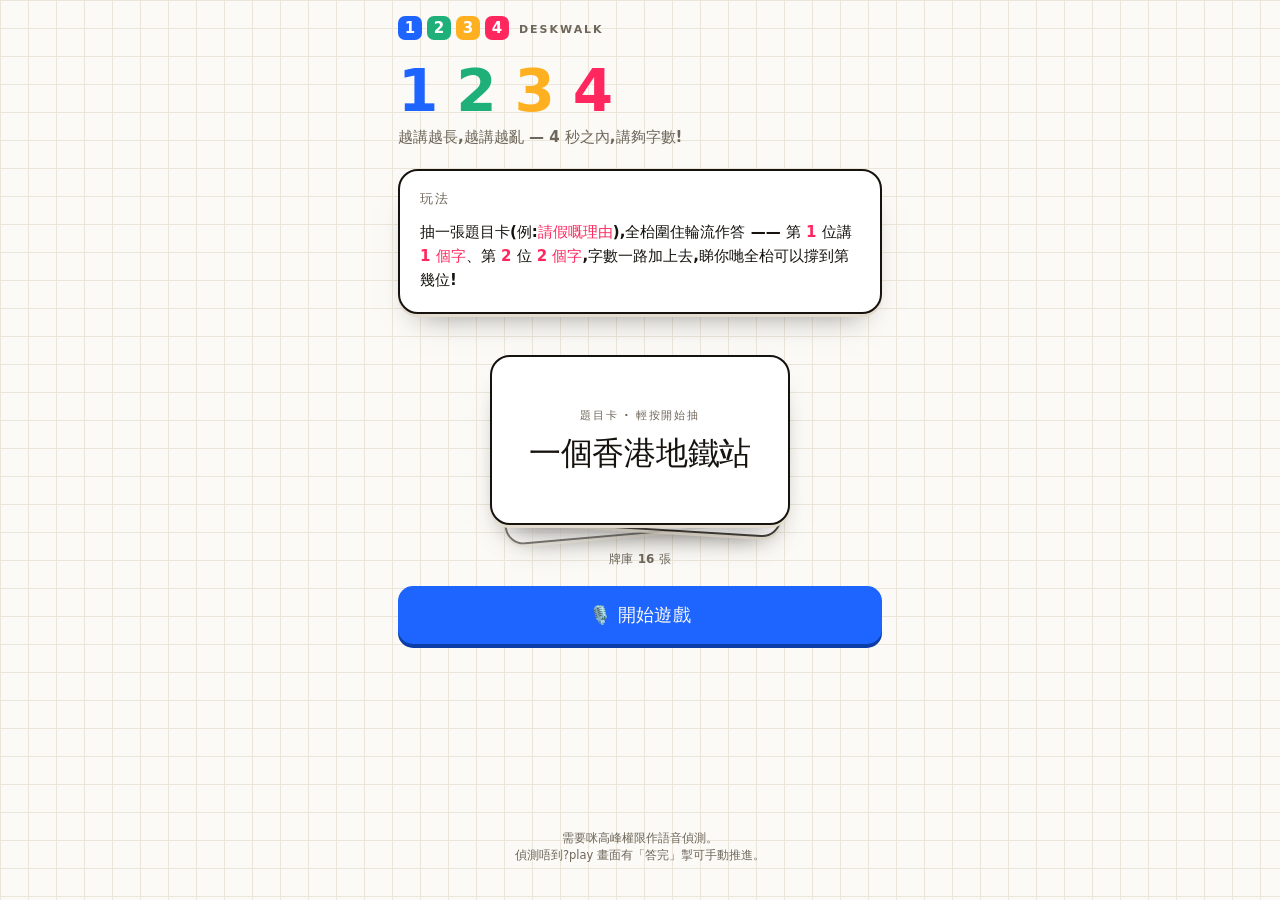
==== 1234.html @ cde236c9 "Add 1234 voice party prototype, drop stale roastking.md - New 1234.html: draw a topic, players answe" ====
<!DOCTYPE html>
<html lang="zh-Hant">
<head>
<meta charset="UTF-8">
<meta name="viewport" content="width=device-width, initial-scale=1.0, viewport-fit=cover">
<title>1234</title>
<style>
  :root{
    --paper:#FBFAF6; --grid:#ECE6DA; --ink:#16130F; --ink-soft:#6F665B;
    --a1:#1E64FF; --a2:#1FB07A; --a3:#FFB020; --a4:#FF275E;
    --good:#1FB07A; --bad:#FF275E; --hl:#FFE24D;
    --card:#FFFFFF; --line:#E4DCCE; --radius:20px;
    --shadow:0 3px 0 var(--line), 0 18px 30px -20px rgba(22,19,15,.55);
    font-synthesis-weight:none;
  }
  *{box-sizing:border-box;-webkit-tap-highlight-color:transparent;}
  html,body{margin:0;height:100%;}
  body{
    background:var(--paper);
    background-image:linear-gradient(var(--grid) 1px,transparent 1px),linear-gradient(90deg,var(--grid) 1px,transparent 1px);
    background-size:28px 28px;
    color:var(--ink);
    font-family:"PingFang HK","PingFang TC","Noto Sans HK","Noto Sans TC","Microsoft JhengHei","Heiti TC",system-ui,-apple-system,sans-serif;
    -webkit-font-smoothing:antialiased; line-height:1.5;
  }
  #app{max-width:520px;margin:0 auto;min-height:100%;display:flex;flex-direction:column;
    padding:max(16px,env(safe-area-inset-top)) 18px max(24px,env(safe-area-inset-bottom));}
  button{font-family:inherit;cursor:pointer;border:none;background:none;color:inherit;}
  button:focus-visible{outline:3px solid var(--a1);outline-offset:2px;}
  .brand{display:flex;align-items:baseline;gap:10px;margin-bottom:18px;}
  .brand .nums{display:flex;gap:5px;}
  .brand .nums b{font-size:15px;font-weight:900;width:24px;height:24px;border-radius:7px;display:grid;place-items:center;color:#fff;}
  .brand .nums b:nth-child(1){background:var(--a1);}
  .brand .nums b:nth-child(2){background:var(--a2);}
  .brand .nums b:nth-child(3){background:var(--a3);}
  .brand .nums b:nth-child(4){background:var(--a4);}
  .brand span{font-size:11px;letter-spacing:.18em;color:var(--ink-soft);font-weight:700;}

  .btn{display:flex;align-items:center;justify-content:center;gap:8px;width:100%;font-weight:900;
    font-size:18px;letter-spacing:.02em;padding:17px;border-radius:15px;background:var(--ink);color:var(--paper);
    box-shadow:0 4px 0 #000;transition:transform .06s,box-shadow .06s;}
  .btn:active{transform:translateY(3px);box-shadow:0 1px 0 #000;}
  .btn--go{background:var(--a1);box-shadow:0 4px 0 #0c3da6;}
  .btn--go:active{box-shadow:0 1px 0 #0c3da6;}
  .btn--ghost{background:transparent;color:var(--ink);border:2px solid var(--ink);box-shadow:none;font-size:15px;padding:13px;}
  .btn--ghost:active{transform:translateY(2px);}
  .muted{color:var(--ink-soft);font-size:13px;}

  /* ---------- intro ---------- */
  .hero{font-size:clamp(38px,12vw,58px);font-weight:900;letter-spacing:-.02em;line-height:1;margin:4px 0 6px;}
  .hero em{font-style:normal;}
  .hero em:nth-child(1){color:var(--a1);} .hero em:nth-child(2){color:var(--a2);}
  .hero em:nth-child(3){color:var(--a3);} .hero em:nth-child(4){color:var(--a4);}
  .tagline{font-size:15px;font-weight:700;color:var(--ink-soft);margin:0 0 20px;}

  .rules{background:var(--card);border:2px solid var(--ink);border-radius:var(--radius);box-shadow:var(--shadow);
    padding:18px 20px 20px;margin-bottom:20px;}
  .rules h3{margin:0 0 12px;font-size:13px;letter-spacing:.14em;color:var(--ink-soft);font-weight:800;}
  .rules-p{margin:0;font-size:15px;font-weight:600;line-height:1.6;}
  .rules ol{margin:0;padding:0;list-style:none;counter-reset:r;display:flex;flex-direction:column;gap:11px;}
  .rules li{counter-increment:r;display:flex;gap:12px;font-size:14.5px;font-weight:600;line-height:1.45;}
  .rules li::before{content:counter(r);flex:none;width:24px;height:24px;border-radius:8px;background:var(--ink);
    color:var(--paper);font-weight:900;font-size:13px;display:grid;place-items:center;margin-top:1px;}
  .rules b{color:var(--a4);}

  /* ---------- deck ---------- */
  .deckwrap{position:relative;height:200px;margin:6px 0 22px;display:grid;place-items:center;}
  .dcard{position:absolute;width:min(300px,80vw);height:170px;background:var(--card);border:2px solid var(--ink);
    border-radius:var(--radius);box-shadow:var(--shadow);display:grid;place-items:center;text-align:center;padding:18px;}
  .dcard.b3{transform:translateY(14px) rotate(-5deg) scale(.94);opacity:.55;}
  .dcard.b2{transform:translateY(7px) rotate(3.5deg) scale(.97);opacity:.8;}
  .dcard.top .klabel{font-size:11px;font-weight:800;letter-spacing:.16em;color:var(--ink-soft);margin-bottom:10px;}
  .dcard.top .ktopic{font-size:clamp(24px,7vw,32px);font-weight:900;letter-spacing:-.01em;line-height:1.2;}
  .dcard .deckface{font-size:46px;font-weight:900;letter-spacing:4px;color:var(--line);}
  .deckcount{text-align:center;font-size:12px;color:var(--ink-soft);font-weight:700;margin:-12px 0 18px;}

  /* ---------- play ---------- */
  .topbar{display:flex;align-items:center;justify-content:space-between;gap:10px;margin-bottom:18px;}
  .topicpill{background:var(--ink);color:var(--paper);border-radius:30px;padding:9px 16px;font-weight:900;
    font-size:15px;max-width:78%;overflow:hidden;text-overflow:ellipsis;white-space:nowrap;}
  .topicpill span{font-size:10px;letter-spacing:.14em;opacity:.7;display:block;font-weight:800;}
  .xbtn{flex:none;width:38px;height:38px;border-radius:11px;border:2px solid var(--line);background:var(--card);
    font-weight:900;font-size:17px;color:var(--ink-soft);display:grid;place-items:center;}

  .stage{flex:1;display:flex;flex-direction:column;align-items:center;justify-content:center;gap:6px;text-align:center;}
  .turnlabel{font-size:14px;font-weight:800;letter-spacing:.1em;color:var(--ink-soft);}
  .turnlabel b{color:var(--ink);}
  .wordbig{font-size:clamp(56px,20vw,104px);font-weight:900;line-height:.95;letter-spacing:-.03em;}
  .wordbig small{font-size:.32em;font-weight:800;letter-spacing:0;vertical-align:.45em;margin-left:2px;color:var(--ink-soft);}

  .ringwrap{position:relative;width:min(230px,62vw);aspect-ratio:1;margin:14px 0 4px;}
  .ringwrap svg{width:100%;height:100%;transform:rotate(-90deg);}
  .ringwrap .track{fill:none;stroke:var(--line);stroke-width:14;}
  .ringwrap .prog{fill:none;stroke:var(--a1);stroke-width:14;stroke-linecap:round;transition:stroke .15s;}
  .ringtext{position:absolute;inset:0;display:flex;flex-direction:column;align-items:center;justify-content:center;}
  .ringtext .sec{font-size:clamp(46px,14vw,72px);font-weight:900;line-height:1;font-variant-numeric:tabular-nums;}
  .ringtext .status{font-size:13.5px;font-weight:800;color:var(--ink-soft);margin-top:6px;display:flex;align-items:center;gap:7px;}
  .dot{width:9px;height:9px;border-radius:50%;background:var(--bad);}
  .dot.live{background:var(--good);animation:pulse 1s infinite;}
  @keyframes pulse{0%,100%{transform:scale(1);opacity:1}50%{transform:scale(1.5);opacity:.5}}

  .pips{display:flex;gap:9px;margin:8px 0 2px;}
  .pips i{width:11px;height:11px;border-radius:50%;background:var(--line);transition:background .15s,transform .15s;}
  .pips i.on{background:var(--a3);}
  .pips i.spent{background:var(--bad);transform:scale(1.25);}

  .listenbar{height:9px;width:min(230px,62vw);background:var(--card);border:2px solid var(--line);border-radius:20px;
    overflow:hidden;margin-top:4px;}
  .listenbar i{display:block;height:100%;width:0;background:var(--good);border-radius:20px;transition:width .07s linear;}

  .playfoot{display:flex;flex-direction:column;gap:10px;margin-top:18px;}
  .flash{position:fixed;inset:0;pointer-events:none;opacity:0;transition:opacity .12s;}
  .flash.good{background:radial-gradient(circle,rgba(31,176,122,.35),transparent 70%);}
  .flash.bad{background:radial-gradient(circle,rgba(255,39,94,.4),transparent 70%);}

  /* ---------- result ---------- */
  .result{flex:1;display:flex;flex-direction:column;align-items:center;justify-content:center;text-align:center;gap:8px;}
  .result .emo{font-size:60px;}
  .result .rt{font-size:26px;font-weight:900;}
  .result .score{font-size:clamp(64px,22vw,120px);font-weight:900;line-height:1;color:var(--a4);letter-spacing:-.03em;}
  .result .score small{font-size:.26em;color:var(--ink-soft);font-weight:800;display:block;letter-spacing:.1em;}
  .result .sub{font-size:14px;color:var(--ink-soft);font-weight:700;max-width:300px;}

  .hide{display:none !important;}
  .foot-note{text-align:center;color:var(--ink-soft);font-size:11.5px;margin-top:auto;padding-top:18px;line-height:1.5;}
  @media (prefers-reduced-motion: reduce){*{animation:none !important;transition:none !important;}}
</style>
</head>
<body>
<div id="app"></div>
<div class="flash" id="flash"></div>

<script>
"use strict";

/* ============ 題目庫 ============ */
const TOPICS = [
  "請假嘅理由", "分手嘅藉口", "遲到嘅原因", "拒絕飯局嘅藉口",
  "香港茶餐廳食物", "一個香港地鐵站", "形容你前度", "老闆講過嘅廢話",
  "戀愛大忌", "減肥失敗嘅原因", "屋企人嘅嘮叨", "你最怕嘅嘢",
  "一種香港小食", "扮病嘅症狀", "週末做嘅嘢", "一句分手對白",
];

/* ============ 狀態 ============ */
const App = {
  screen: "intro",
  deck: [],
  topic: "",
  player: 1,        // 第幾位 = 要講幾個字
  running: false,
  audio: null,      // AudioContext
  analyser: null,
  micStream: null,
  micOK: false,
};

const root = document.getElementById("app");
const flash = document.getElementById("flash");

/* ============ 音效 (WebAudio) ============ */
function ensureAudio(){
  if(!App.audio){
    App.audio = new (window.AudioContext||window.webkitAudioContext)();
  }
  if(App.audio.state === "suspended") App.audio.resume();
  return App.audio;
}
function beep(freq, dur, type="sine", gain=0.25){
  const ac = ensureAudio();
  const o = ac.createOscillator(), g = ac.createGain();
  o.type = type; o.frequency.value = freq;
  g.gain.setValueAtTime(0, ac.currentTime);
  g.gain.linearRampToValueAtTime(gain, ac.currentTime+0.012);
  g.gain.exponentialRampToValueAtTime(0.0001, ac.currentTime+dur);
  o.connect(g).connect(ac.destination);
  o.start(); o.stop(ac.currentTime+dur+0.02);
  guardMic(dur*1000 + 90);
}
// 每秒提示音:越接近超時越高音、越急
function sndTick(n){ // n = 已用秒數 1..3
  const f = [0,520,640,820][n] || 520;
  beep(f, 0.10, "square", 0.18);
}
// 成功:兩粒上行叮叮
function sndGood(){
  beep(740, 0.10, "sine", 0.28);
  setTimeout(()=>beep(1108, 0.16, "sine", 0.28), 95);
}
// 失敗:低沉長 buzz(第4秒專用)
function sndFail(){
  beep(160, 0.45, "sawtooth", 0.3);
  setTimeout(()=>beep(110, 0.5, "sawtooth", 0.28), 70);
}
function sndStart(){ beep(440, 0.08, "sine", 0.16); }

function flashFx(kind){
  flash.className = "flash " + kind;
  flash.style.opacity = "1";
  setTimeout(()=>flash.style.opacity="0", 160);
}

/* ============ 語音偵測 (VAD) ============ */
let _vadGuardUntil = 0;
function guardMic(ms){ _vadGuardUntil = Math.max(_vadGuardUntil, performance.now()+ms); }

async function initMic(){
  try{
    const stream = await navigator.mediaDevices.getUserMedia({audio:{echoCancellation:true,noiseSuppression:true}});
    App.micStream = stream;
    const ac = ensureAudio();
    const src = ac.createMediaStreamSource(stream);
    const an = ac.createAnalyser();
    an.fftSize = 1024;
    an.smoothingTimeConstant = 0.4;
    src.connect(an);
    App.analyser = an;
    App.micOK = true;
    return true;
  }catch(e){
    App.micOK = false;
    return false;
  }
}
function micRMS(){
  const an = App.analyser;
  if(!an) return 0;
  const buf = new Uint8Array(an.fftSize);
  an.getByteTimeDomainData(buf);
  let s=0;
  for(let i=0;i<buf.length;i++){ const x=(buf[i]-128)/128; s+=x*x; }
  return Math.sqrt(s/buf.length);
}

/* ============ 回合計時 + 偵測迴圈 ============ */
const TURN_MS = 4000;          // 每位 4 秒
const VOICE_THR = 0.028;       // 講嘢音量門檻(越細越敏感)
const NEED_VOICE_MS = 130;     // 要講夠咁耐先當「有講」
const END_SILENCE_MS = 320;    // 講完後靜咁耐 = 「講完」

let turnState = null;
function startTurn(){
  App.running = true;
  sndStart();
  turnState = {
    t0: performance.now(),
    voiceMs: 0,
    silenceMs: 0,
    spoke: false,
    lastFrame: performance.now(),
    ticksDone: 0,
    finished: false,
    level: 0,        // 0..1 平滑音量 (畀條 bar 用)
  };
  requestAnimationFrame(loop);
}

function loop(now){
  if(!App.running || !turnState) return;
  const ts = turnState;
  const dt = now - ts.lastFrame; ts.lastFrame = now;
  const elapsed = now - ts.t0;
  const remain = Math.max(0, TURN_MS - elapsed);

  /* --- 每秒提示音 --- */
  const sec = Math.floor(elapsed/1000);
  if(sec > ts.ticksDone && sec >= 1 && sec <= 3){
    ts.ticksDone = sec;
    sndTick(sec);
  }

  /* --- 語音偵測 --- */
  let level = 0;
  if(App.micOK && now > _vadGuardUntil){
    const r = micRMS();
    level = Math.min(1, r/0.18);
    if(r > VOICE_THR){
      ts.voiceMs += dt; ts.silenceMs = 0;
      if(ts.voiceMs > NEED_VOICE_MS) ts.spoke = true;
    }else{
      if(ts.spoke) ts.silenceMs += dt;
    }
    // 講完(有講過 + 靜咗一陣)→ 成功
    if(ts.spoke && ts.silenceMs > END_SILENCE_MS){
      return success();
    }
  }
  ts.level = ts.level*0.7 + level*0.3;

  /* --- 更新畫面 --- */
  renderRing(remain, elapsed, ts.level, ts.spoke);

  /* --- 超時 = 失敗(第 4 秒) --- */
  if(remain <= 0){
    return fail();
  }
  requestAnimationFrame(loop);
}

function success(){
  if(!turnState || turnState.finished) return;
  turnState.finished = true;
  App.running = false;
  sndGood();
  flashFx("good");
  App.player += 1;
  setTimeout(()=>{ startTurn(); render(); }, 480);
  render();
}
function fail(){
  if(!turnState) return;
  App.running = false;
  turnState.finished = true;
  sndFail();
  flashFx("bad");
  App.screen = "result";
  render();
}
function quitToDeck(){
  App.running = false; turnState = null;
  App.screen = "intro";
  render();
}

/* ============ 牌庫 ============ */
function shuffleDeck(){
  App.deck = [...TOPICS].sort(()=>Math.random()-0.5);
}
function drawTopic(){
  if(App.deck.length===0) shuffleDeck();
  App.topic = App.deck.shift();
}

/* ============ 開始遊戲 ============ */
async function beginGame(){
  ensureAudio();
  if(!App.micOK){ await initMic(); }
  drawTopic();
  App.player = 1;
  App.screen = "play";
  render();
  startTurn();
}

/* ============ Render ============ */
function render(){
  if(App.screen === "intro") root.innerHTML = viewIntro();
  else if(App.screen === "play") root.innerHTML = viewPlay();
  else if(App.screen === "result") root.innerHTML = viewResult();
  bind();
}

function viewIntro(){
  if(App.deck.length===0) shuffleDeck();
  const peek = App.deck[0];
  return `
  <div class="brand">
    <div class="nums"><b>1</b><b>2</b><b>3</b><b>4</b></div>
    <span>DESKWALK</span>
  </div>

  <h1 class="hero"><em>1</em> <em>2</em> <em>3</em> <em>4</em></h1>
  <p class="tagline">越講越長,越講越亂 — 4 秒之內,講夠字數!</p>

  <div class="rules">
    <h3>玩法</h3>
    <p class="rules-p">抽一張題目卡(例:<b>請假嘅理由</b>),全枱圍住輪流作答 —— 第 <b>1</b> 位講 <b>1 個字</b>、第 <b>2</b> 位 <b>2 個字</b>,字數一路加上去,睇你哋全枱可以撐到第幾位!</p>
  </div>

  <div class="deckwrap">
    <div class="dcard b3"></div>
    <div class="dcard b2"></div>
    <div class="dcard top">
      <div>
        <div class="klabel">題目卡 · 輕按開始抽</div>
        <div class="ktopic">${peek}</div>
      </div>
    </div>
  </div>
  <div class="deckcount">牌庫 ${App.deck.length} 張</div>

  <button class="btn btn--go" id="start">🎙️ 開始遊戲</button>
  <p class="foot-note">需要咪高峰權限作語音偵測。<br>偵測唔到?play 畫面有「答完」掣可手動推進。</p>
  `;
}

function viewPlay(){
  const p = App.player;
  return `
  <div class="topbar">
    <div class="topicpill"><span>而家玩緊</span>${App.topic}</div>
    <button class="xbtn" id="quit">✕</button>
  </div>

  <div class="stage">
    <div class="turnlabel">第 <b>${p}</b> 位作答</div>
    <div class="wordbig">${p}<small>個字</small></div>

    <div class="ringwrap">
      <svg viewBox="0 0 120 120">
        <circle class="track" cx="60" cy="60" r="52"></circle>
        <circle class="prog" id="prog" cx="60" cy="60" r="52"
          stroke-dasharray="${2*Math.PI*52}" stroke-dashoffset="0"></circle>
      </svg>
      <div class="ringtext">
        <div class="sec" id="sec">4</div>
        <div class="status"><span class="dot ${App.micOK?'live':''}" id="dot"></span><span id="stat">${App.micOK?'聽緊你講…':'冇咪 · 手動模式'}</span></div>
      </div>
    </div>

    <div class="pips" id="pips">
      <i></i><i></i><i></i><i></i>
    </div>
    <div class="listenbar"><i id="lvl"></i></div>
  </div>

  <div class="playfoot">
    <button class="btn btn--go" id="done">✓ 答完(手動)</button>
  </div>
  `;
}

function viewResult(){
  const got = App.player - 1; // 成功嘅位數
  const msg = got===0 ? "第一位就 GG,唔好咁緊張!"
            : got<3 ? "熱身啫,翻去再試過!"
            : got<6 ? "幾掂吖,差少少破紀錄!"
            : "勁!全枱腦霧都頂得住!";
  return `
  <div class="brand">
    <div class="nums"><b>1</b><b>2</b><b>3</b><b>4</b></div>
    <span>遊戲結束</span>
  </div>
  <div class="result">
    <div class="emo">${got<3?'💥':'🏆'}</div>
    <div class="rt">出局喇!</div>
    <div class="score">${got}<small>成功撐過嘅位數</small></div>
    <div class="muted">題目:${App.topic}</div>
    <div class="sub">${msg}</div>
  </div>
  <div class="playfoot">
    <button class="btn btn--go" id="again">↻ 同一題再嚟</button>
    <button class="btn btn--ghost" id="newtopic">換一題</button>
    <button class="btn btn--ghost" id="home">返主頁</button>
  </div>
  `;
}

/* ---- 即時更新 ring(唔重 render 成個畫面) ---- */
const RING_C = 2*Math.PI*52;
function renderRing(remain, elapsed, level, spoke){
  const prog = document.getElementById("prog");
  const secEl = document.getElementById("sec");
  const lvl = document.getElementById("lvl");
  const stat = document.getElementById("stat");
  const dot = document.getElementById("dot");
  if(!prog) return;
  const frac = remain / TURN_MS;        // 1 → 0
  prog.style.strokeDashoffset = String(RING_C * (1-frac));
  // 顏色隨時間轉急
  const sec = Math.ceil(remain/1000);
  const col = sec>=4?'var(--a1)':sec===3?'var(--a2)':sec===2?'var(--a3)':'var(--a4)';
  prog.style.stroke = col;
  secEl.textContent = String(Math.max(1, sec));
  secEl.style.color = col;
  if(lvl) lvl.style.width = Math.round(Math.min(1,level)*100) + "%";
  if(stat && App.micOK) stat.textContent = spoke ? "聽到喇,講完即過…" : "聽緊你講…";
  if(dot && spoke) dot.classList.add("live");

  // pips:已用秒數變紅
  const pips = document.querySelectorAll("#pips i");
  const used = Math.floor(elapsed/1000);
  pips.forEach((el,i)=>{
    el.classList.toggle("spent", i < used);
    el.classList.toggle("on", i === used && i<4);
  });
}

/* ============ 綁定事件 ============ */
function bind(){
  const $ = id => document.getElementById(id);
  if($("start")) $("start").onclick = beginGame;
  if($("quit")) $("quit").onclick = quitToDeck;
  if($("done")) $("done").onclick = ()=>{ if(App.running) success(); };
  if($("again")) $("again").onclick = ()=>{ App.player=1; App.screen="play"; render(); startTurn(); };
  if($("newtopic")) $("newtopic").onclick = ()=>{ drawTopic(); App.player=1; App.screen="play"; render(); startTurn(); };
  if($("home")) $("home").onclick = quitToDeck;
}

render();
</script>
</body>
</html>
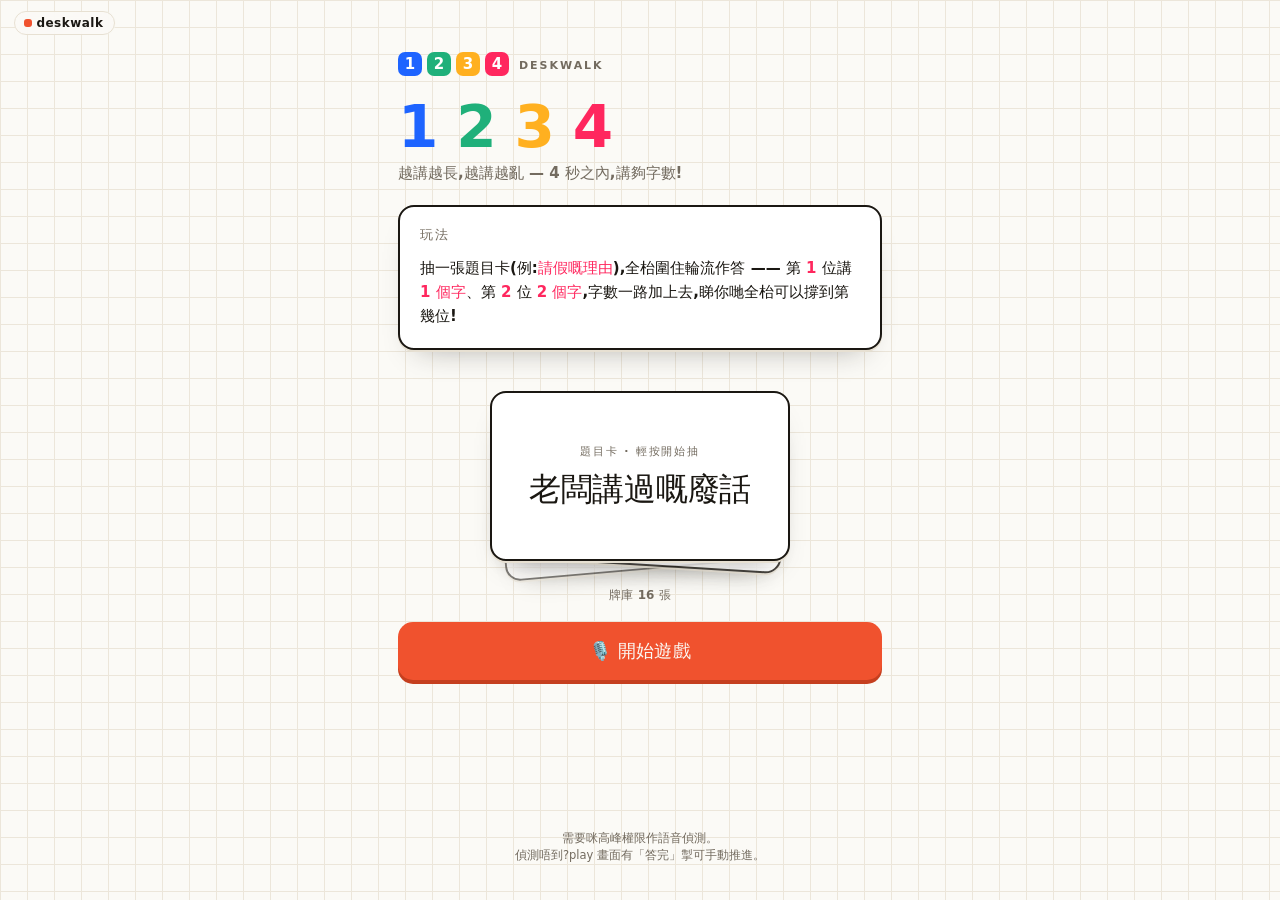
==== commit 69c5c28c: "Unify all prototypes under one deskwalk brand system Create a single, lightweight visual identity so" ====
--- a/1234.html
+++ b/1234.html
@@ -3,30 +3,19 @@
 <head>
 <meta charset="UTF-8">
 <meta name="viewport" content="width=device-width, initial-scale=1.0, viewport-fit=cover">
-<title>1234</title>
+<title>1234 · deskwalk</title>
+<link rel="stylesheet" href="brand.css" />
 <style>
   :root{
-    --paper:#FBFAF6; --grid:#ECE6DA; --ink:#16130F; --ink-soft:#6F665B;
+    /* per-game palette: the four number tiles */
     --a1:#1E64FF; --a2:#1FB07A; --a3:#FFB020; --a4:#FF275E;
-    --good:#1FB07A; --bad:#FF275E; --hl:#FFE24D;
-    --card:#FFFFFF; --line:#E4DCCE; --radius:20px;
-    --shadow:0 3px 0 var(--line), 0 18px 30px -20px rgba(22,19,15,.55);
-    font-synthesis-weight:none;
-  }
-  *{box-sizing:border-box;-webkit-tap-highlight-color:transparent;}
-  html,body{margin:0;height:100%;}
-  body{
-    background:var(--paper);
-    background-image:linear-gradient(var(--grid) 1px,transparent 1px),linear-gradient(90deg,var(--grid) 1px,transparent 1px);
-    background-size:28px 28px;
-    color:var(--ink);
-    font-family:"PingFang HK","PingFang TC","Noto Sans HK","Noto Sans TC","Microsoft JhengHei","Heiti TC",system-ui,-apple-system,sans-serif;
-    -webkit-font-smoothing:antialiased; line-height:1.5;
-  }
+  }
+  html,body{height:100%;}
+  body{ -webkit-font-smoothing:antialiased; line-height:1.5; }
   #app{max-width:520px;margin:0 auto;min-height:100%;display:flex;flex-direction:column;
-    padding:max(16px,env(safe-area-inset-top)) 18px max(24px,env(safe-area-inset-bottom));}
-  button{font-family:inherit;cursor:pointer;border:none;background:none;color:inherit;}
-  button:focus-visible{outline:3px solid var(--a1);outline-offset:2px;}
+    padding:max(52px,calc(env(safe-area-inset-top) + 40px)) 18px max(24px,env(safe-area-inset-bottom));}
+  button{border:none;background:none;color:inherit;}
+  button:focus-visible{outline:3px solid var(--accent);outline-offset:2px;}
   .brand{display:flex;align-items:baseline;gap:10px;margin-bottom:18px;}
   .brand .nums{display:flex;gap:5px;}
   .brand .nums b{font-size:15px;font-weight:900;width:24px;height:24px;border-radius:7px;display:grid;place-items:center;color:#fff;}
@@ -40,8 +29,8 @@
     font-size:18px;letter-spacing:.02em;padding:17px;border-radius:15px;background:var(--ink);color:var(--paper);
     box-shadow:0 4px 0 #000;transition:transform .06s,box-shadow .06s;}
   .btn:active{transform:translateY(3px);box-shadow:0 1px 0 #000;}
-  .btn--go{background:var(--a1);box-shadow:0 4px 0 #0c3da6;}
-  .btn--go:active{box-shadow:0 1px 0 #0c3da6;}
+  .btn--go{background:var(--accent);box-shadow:var(--shadow-pop);}
+  .btn--go:active{box-shadow:0 1px 0 var(--accent-deep);}
   .btn--ghost{background:transparent;color:var(--ink);border:2px solid var(--ink);box-shadow:none;font-size:15px;padding:13px;}
   .btn--ghost:active{transform:translateY(2px);}
   .muted{color:var(--ink-soft);font-size:13px;}
@@ -127,6 +116,7 @@
 </style>
 </head>
 <body>
+<a class="dw-mark" href="index.html">deskwalk</a>
 <div id="app"></div>
 <div class="flash" id="flash"></div>
 
--- a/brand.css
+++ b/brand.css
@@ -0,0 +1,97 @@
+/* ============================================================
+   deskwalk — brand system
+   桌遊原型系列共用設計基底。所有原型 import 此檔取得一致的
+   紙感底色、墨色字、單一品牌色與基本元件樣式。
+   設計語言：暖紙格底 + 墨線白卡 + 單一暖橘品牌色。輕、簡、夠玩味。
+   ============================================================ */
+
+:root {
+  /* ---- paper & ink ---- */
+  --paper: #FBFAF6;   /* warm off-white desk surface */
+  --grid: #ECE6DA;    /* faint graph-paper line */
+  --card: #FFFFFF;    /* card / surface face */
+  --ink: #1A1712;     /* warm near-black text */
+  --ink-soft: #736B5F;/* secondary text */
+  --line: #E7E0D2;    /* hairline / soft border */
+
+  /* ---- single brand accent ---- */
+  --accent: #F0522E;       /* deskwalk vermilion */
+  --accent-deep: #C53F1F;  /* pressed / button base shadow */
+  --accent-soft: #FCEBE2;  /* tint fill */
+
+  /* ---- shared status colors ---- */
+  --good: #1F9D6B;
+  --bad: #E23A57;
+  --hl: #FFE15A;
+
+  /* ---- shape & depth ---- */
+  --radius: 16px;
+  --radius-sm: 11px;
+  --pill: 999px;
+  --shadow: 0 2px 0 var(--line), 0 16px 30px -20px rgba(26, 23, 18, 0.42);
+  --shadow-pop: 0 4px 0 var(--accent-deep);
+
+  /* ---- type ---- */
+  --sans: "Helvetica Neue", -apple-system, BlinkMacSystemFont, "PingFang HK",
+    "PingFang TC", "Noto Sans HK", "Noto Sans TC", "Microsoft JhengHei",
+    "Heiti TC", system-ui, sans-serif;
+
+  font-synthesis-weight: none;
+}
+
+* { box-sizing: border-box; }
+
+html, body { min-height: 100%; }
+
+body {
+  margin: 0;
+  background-color: var(--paper);
+  background-image:
+    linear-gradient(var(--grid) 1px, transparent 1px),
+    linear-gradient(90deg, var(--grid) 1px, transparent 1px);
+  background-size: 27px 27px;
+  color: var(--ink);
+  font-family: var(--sans);
+  font-size: 16px;
+  line-height: 1.6;
+  -webkit-tap-highlight-color: transparent;
+  -webkit-text-size-adjust: 100%;
+  text-size-adjust: 100%;
+}
+
+button { font-family: inherit; cursor: pointer; }
+
+/* ------------------------------------------------------------
+   deskwalk series mark — small wordmark in the corner of every
+   prototype, linking home. Establishes "part of the series".
+   ------------------------------------------------------------ */
+.dw-mark {
+  position: fixed;
+  top: max(0.7rem, env(safe-area-inset-top));
+  left: max(0.85rem, env(safe-area-inset-left));
+  z-index: 90;
+  display: inline-flex;
+  align-items: center;
+  gap: 0.4em;
+  padding: 5px 11px 5px 9px;
+  border: 1.5px solid var(--line);
+  border-radius: var(--pill);
+  background: color-mix(in srgb, var(--paper) 86%, transparent);
+  backdrop-filter: blur(6px);
+  -webkit-backdrop-filter: blur(6px);
+  color: var(--ink);
+  font-size: 12px;
+  font-weight: 800;
+  letter-spacing: 0.04em;
+  text-decoration: none;
+  line-height: 1;
+  transition: border-color 0.18s, color 0.18s;
+}
+.dw-mark::before {
+  content: "";
+  width: 8px;
+  height: 8px;
+  border-radius: 3px;
+  background: var(--accent);
+}
+.dw-mark:hover { border-color: var(--accent); color: var(--accent); }
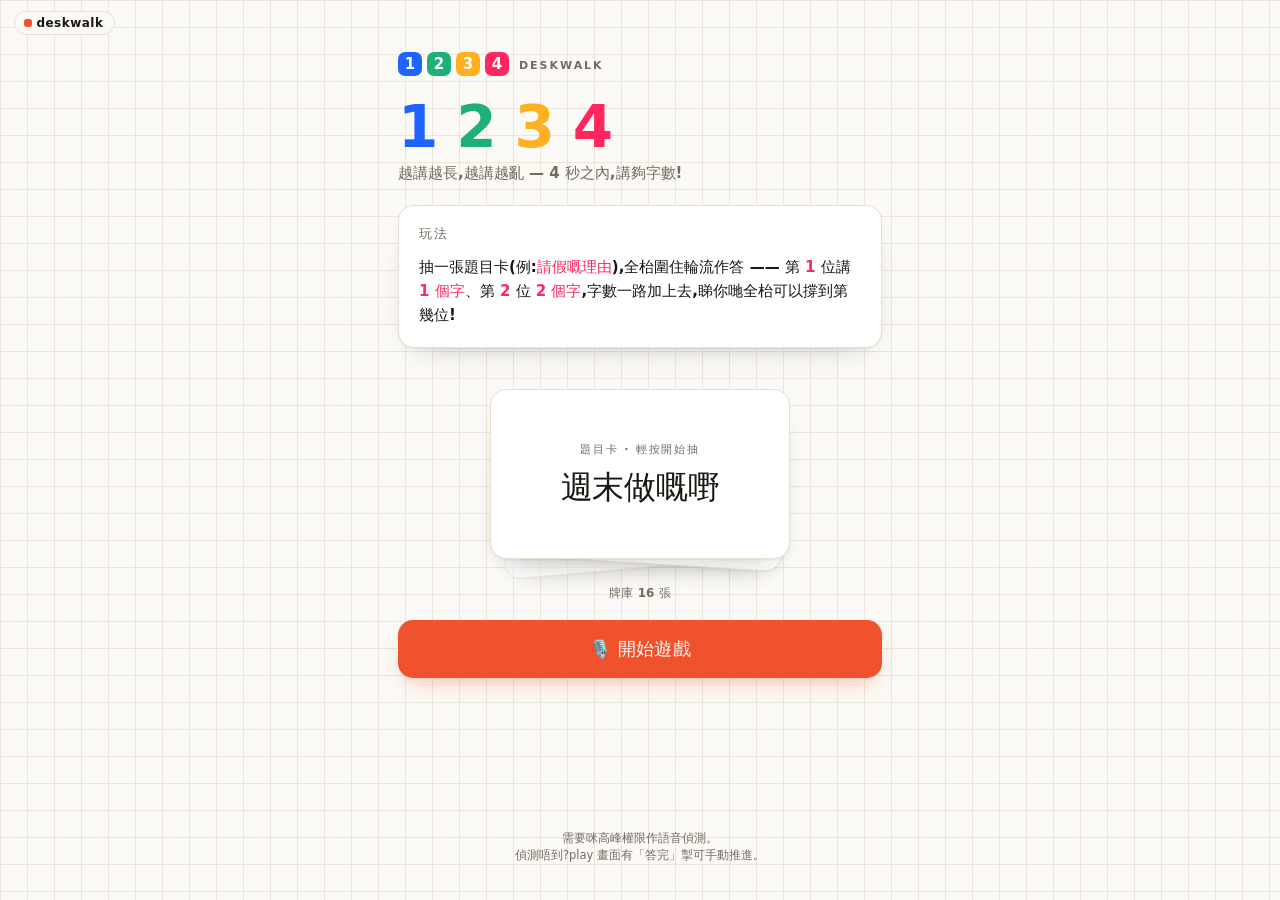
==== commit d2145fa9: "Drop bold strokes for a lighter, softer look Per feedback ("don't like the stroke"), retire the neo-" ====
--- a/1234.html
+++ b/1234.html
@@ -27,11 +27,11 @@
 
   .btn{display:flex;align-items:center;justify-content:center;gap:8px;width:100%;font-weight:900;
     font-size:18px;letter-spacing:.02em;padding:17px;border-radius:15px;background:var(--ink);color:var(--paper);
-    box-shadow:0 4px 0 #000;transition:transform .06s,box-shadow .06s;}
-  .btn:active{transform:translateY(3px);box-shadow:0 1px 0 #000;}
+    box-shadow:0 8px 18px -8px rgba(26,23,18,.32);transition:transform .06s,box-shadow .06s;}
+  .btn:active{transform:translateY(3px);box-shadow:0 4px 10px -6px rgba(26,23,18,.3);}
   .btn--go{background:var(--accent);box-shadow:var(--shadow-pop);}
-  .btn--go:active{box-shadow:0 1px 0 var(--accent-deep);}
-  .btn--ghost{background:transparent;color:var(--ink);border:2px solid var(--ink);box-shadow:none;font-size:15px;padding:13px;}
+  .btn--go:active{box-shadow:var(--shadow-press);}
+  .btn--ghost{background:transparent;color:var(--ink);border:1px solid var(--line);box-shadow:none;font-size:15px;padding:13px;}
   .btn--ghost:active{transform:translateY(2px);}
   .muted{color:var(--ink-soft);font-size:13px;}
 
@@ -42,7 +42,7 @@
   .hero em:nth-child(3){color:var(--a3);} .hero em:nth-child(4){color:var(--a4);}
   .tagline{font-size:15px;font-weight:700;color:var(--ink-soft);margin:0 0 20px;}
 
-  .rules{background:var(--card);border:2px solid var(--ink);border-radius:var(--radius);box-shadow:var(--shadow);
+  .rules{background:var(--card);border:1px solid var(--line);border-radius:var(--radius);box-shadow:var(--shadow);
     padding:18px 20px 20px;margin-bottom:20px;}
   .rules h3{margin:0 0 12px;font-size:13px;letter-spacing:.14em;color:var(--ink-soft);font-weight:800;}
   .rules-p{margin:0;font-size:15px;font-weight:600;line-height:1.6;}
@@ -54,7 +54,7 @@
 
   /* ---------- deck ---------- */
   .deckwrap{position:relative;height:200px;margin:6px 0 22px;display:grid;place-items:center;}
-  .dcard{position:absolute;width:min(300px,80vw);height:170px;background:var(--card);border:2px solid var(--ink);
+  .dcard{position:absolute;width:min(300px,80vw);height:170px;background:var(--card);border:1px solid var(--line);
     border-radius:var(--radius);box-shadow:var(--shadow);display:grid;place-items:center;text-align:center;padding:18px;}
   .dcard.b3{transform:translateY(14px) rotate(-5deg) scale(.94);opacity:.55;}
   .dcard.b2{transform:translateY(7px) rotate(3.5deg) scale(.97);opacity:.8;}
@@ -68,7 +68,7 @@
   .topicpill{background:var(--ink);color:var(--paper);border-radius:30px;padding:9px 16px;font-weight:900;
     font-size:15px;max-width:78%;overflow:hidden;text-overflow:ellipsis;white-space:nowrap;}
   .topicpill span{font-size:10px;letter-spacing:.14em;opacity:.7;display:block;font-weight:800;}
-  .xbtn{flex:none;width:38px;height:38px;border-radius:11px;border:2px solid var(--line);background:var(--card);
+  .xbtn{flex:none;width:38px;height:38px;border-radius:11px;border:1px solid var(--line);background:var(--card);
     font-weight:900;font-size:17px;color:var(--ink-soft);display:grid;place-items:center;}
 
   .stage{flex:1;display:flex;flex-direction:column;align-items:center;justify-content:center;gap:6px;text-align:center;}
@@ -93,7 +93,7 @@
   .pips i.on{background:var(--a3);}
   .pips i.spent{background:var(--bad);transform:scale(1.25);}
 
-  .listenbar{height:9px;width:min(230px,62vw);background:var(--card);border:2px solid var(--line);border-radius:20px;
+  .listenbar{height:9px;width:min(230px,62vw);background:var(--card);border:1px solid var(--line);border-radius:20px;
     overflow:hidden;margin-top:4px;}
   .listenbar i{display:block;height:100%;width:0;background:var(--good);border-radius:20px;transition:width .07s linear;}
 
--- a/brand.css
+++ b/brand.css
@@ -28,8 +28,10 @@
   --radius: 16px;
   --radius-sm: 11px;
   --pill: 999px;
-  --shadow: 0 2px 0 var(--line), 0 16px 30px -20px rgba(26, 23, 18, 0.42);
-  --shadow-pop: 0 4px 0 var(--accent-deep);
+  /* soft shadows only — no hard outline strokes */
+  --shadow: 0 1px 2px rgba(26, 23, 18, 0.05), 0 14px 30px -18px rgba(26, 23, 18, 0.26);
+  --shadow-pop: 0 10px 22px -10px rgba(240, 82, 46, 0.50);
+  --shadow-press: 0 5px 13px -7px rgba(240, 82, 46, 0.55);
 
   /* ---- type ---- */
   --sans: "Helvetica Neue", -apple-system, BlinkMacSystemFont, "PingFang HK",
@@ -74,7 +76,7 @@
   align-items: center;
   gap: 0.4em;
   padding: 5px 11px 5px 9px;
-  border: 1.5px solid var(--line);
+  border: 1px solid var(--line);
   border-radius: var(--pill);
   background: color-mix(in srgb, var(--paper) 86%, transparent);
   backdrop-filter: blur(6px);
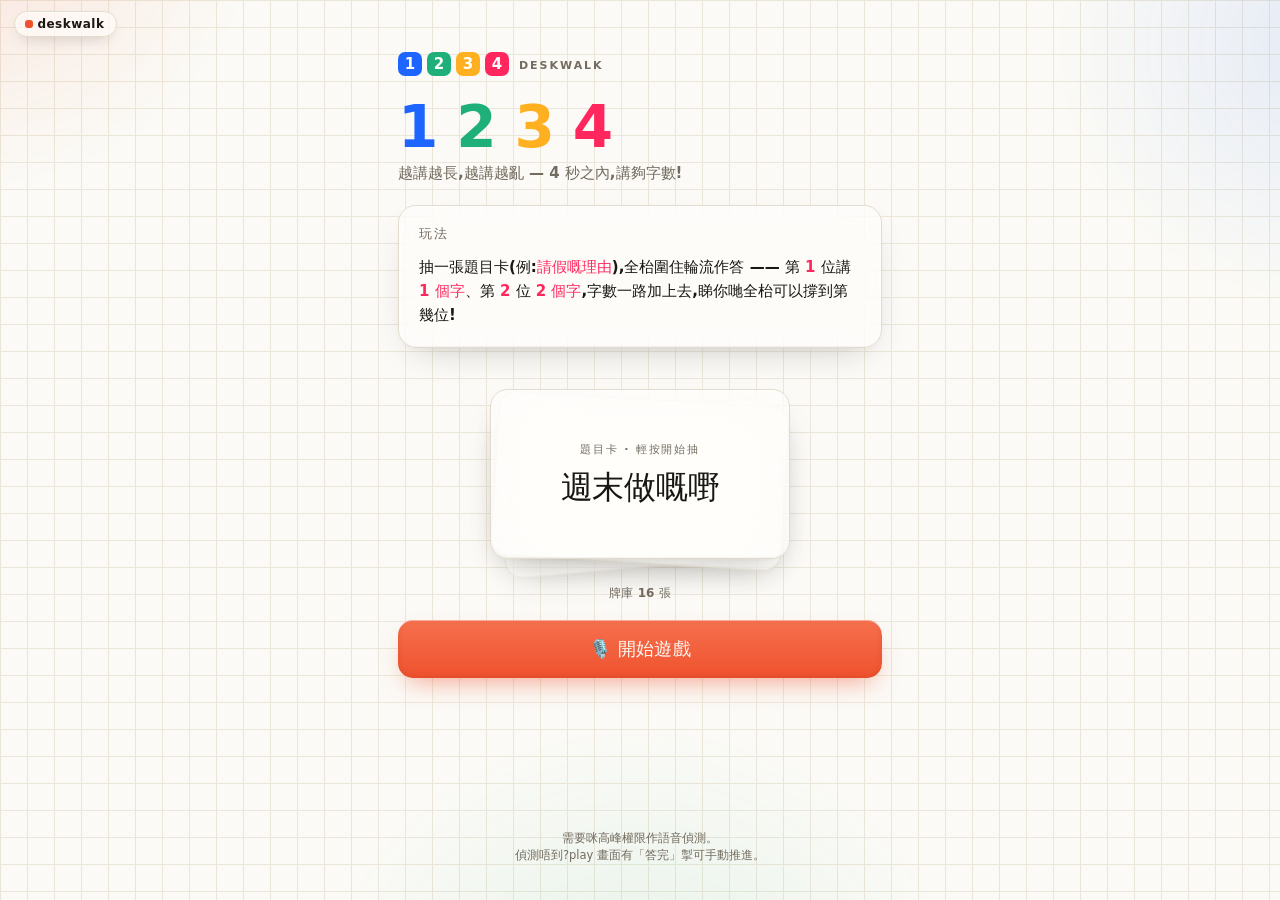
==== commit 9ee7e442: "Restyle all prototypes as Apple liquid glass Rework brand.css into a translucent frosted-glass mater" ====
--- a/1234.html
+++ b/1234.html
@@ -26,14 +26,20 @@
   .brand span{font-size:11px;letter-spacing:.18em;color:var(--ink-soft);font-weight:700;}
 
   .btn{display:flex;align-items:center;justify-content:center;gap:8px;width:100%;font-weight:900;
-    font-size:18px;letter-spacing:.02em;padding:17px;border-radius:15px;background:var(--ink);color:var(--paper);
-    box-shadow:0 8px 18px -8px rgba(26,23,18,.32);transition:transform .06s,box-shadow .06s;}
-  .btn:active{transform:translateY(3px);box-shadow:0 4px 10px -6px rgba(26,23,18,.3);}
-  .btn--go{background:var(--accent);box-shadow:var(--shadow-pop);}
+    font-size:18px;letter-spacing:.02em;padding:17px;border-radius:15px;background:var(--card-ink);color:var(--paper);
+    -webkit-backdrop-filter:var(--glass-blur-sm);backdrop-filter:var(--glass-blur-sm);
+    box-shadow:0 12px 24px -10px rgba(26,23,18,.40),inset 0 1px 0 rgba(255,255,255,.18);transition:transform .06s,box-shadow .06s;}
+  .btn:active{transform:translateY(3px);box-shadow:0 5px 12px -7px rgba(26,23,18,.34),inset 0 1px 0 rgba(255,255,255,.14);}
+  .btn--go{background:linear-gradient(180deg,#F5704E,var(--accent));box-shadow:var(--shadow-pop);}
   .btn--go:active{box-shadow:var(--shadow-press);}
-  .btn--ghost{background:transparent;color:var(--ink);border:1px solid var(--line);box-shadow:none;font-size:15px;padding:13px;}
+  .btn--ghost{background:var(--card);color:var(--ink);border:1px solid var(--line);
+    -webkit-backdrop-filter:var(--glass-blur-sm);backdrop-filter:var(--glass-blur-sm);
+    box-shadow:var(--shadow);font-size:15px;padding:13px;}
   .btn--ghost:active{transform:translateY(2px);}
   .muted{color:var(--ink-soft);font-size:13px;}
+
+  /* glass surfaces */
+  .rules,.dcard,.xbtn,.listenbar{-webkit-backdrop-filter:var(--glass-blur);backdrop-filter:var(--glass-blur);}
 
   /* ---------- intro ---------- */
   .hero{font-size:clamp(38px,12vw,58px);font-weight:900;letter-spacing:-.02em;line-height:1;margin:4px 0 6px;}
@@ -65,7 +71,9 @@
 
   /* ---------- play ---------- */
   .topbar{display:flex;align-items:center;justify-content:space-between;gap:10px;margin-bottom:18px;}
-  .topicpill{background:var(--ink);color:var(--paper);border-radius:30px;padding:9px 16px;font-weight:900;
+  .topicpill{background:var(--card-ink);color:var(--paper);border-radius:30px;padding:9px 16px;font-weight:900;
+    -webkit-backdrop-filter:var(--glass-blur-sm);backdrop-filter:var(--glass-blur-sm);
+    box-shadow:0 8px 18px -10px rgba(26,23,18,.4),inset 0 1px 0 rgba(255,255,255,.18);
     font-size:15px;max-width:78%;overflow:hidden;text-overflow:ellipsis;white-space:nowrap;}
   .topicpill span{font-size:10px;letter-spacing:.14em;opacity:.7;display:block;font-weight:800;}
   .xbtn{flex:none;width:38px;height:38px;border-radius:11px;border:1px solid var(--line);background:var(--card);
--- a/brand.css
+++ b/brand.css
@@ -2,17 +2,16 @@
    deskwalk — brand system
    桌遊原型系列共用設計基底。所有原型 import 此檔取得一致的
    紙感底色、墨色字、單一品牌色與基本元件樣式。
-   設計語言：暖紙格底 + 墨線白卡 + 單一暖橘品牌色。輕、簡、夠玩味。
+   設計語言：暖紙格底 + Apple「液態玻璃」面材 + 單一暖橘品牌色。
+   面材全部用半透明霜面玻璃：背景模糊 + 高光鑲邊 + 軟陰影。輕、柔、夠玩味。
    ============================================================ */
 
 :root {
   /* ---- paper & ink ---- */
   --paper: #FBFAF6;   /* warm off-white desk surface */
   --grid: #ECE6DA;    /* faint graph-paper line */
-  --card: #FFFFFF;    /* card / surface face */
   --ink: #1A1712;     /* warm near-black text */
   --ink-soft: #736B5F;/* secondary text */
-  --line: #E7E0D2;    /* hairline / soft border */
 
   /* ---- single brand accent ---- */
   --accent: #F0522E;       /* deskwalk vermilion */
@@ -24,14 +23,37 @@
   --bad: #E23A57;
   --hl: #FFE15A;
 
+  /* ---- liquid glass material ----
+     --card / --line keep their old names so every prototype that builds
+     surfaces from them turns to glass automatically. */
+  --card: rgba(255, 255, 255, 0.55);        /* frosted glass face */
+  --card-strong: rgba(255, 255, 255, 0.70); /* denser glass (small controls) */
+  --card-ink: linear-gradient(180deg, rgba(46, 42, 35, 0.90), rgba(26, 23, 18, 0.92)); /* dark glass */
+  /* light warm hairline — also doubles as the soft fill/stroke for tracks,
+     pips & deck faces in the prototypes, so it stays light (not transparent). */
+  --line: #E3DBCB;
+  --glass-rim: rgba(255, 255, 255, 0.72);   /* bright specular rim (via inset highlight) */
+  /* the blur lives in a token so a single backdrop-filter line glassifies any surface */
+  --glass-blur: blur(20px) saturate(1.7);
+  --glass-blur-sm: blur(13px) saturate(1.6);
+
   /* ---- shape & depth ---- */
-  --radius: 16px;
-  --radius-sm: 11px;
+  --radius: 18px;
+  --radius-sm: 12px;
   --pill: 999px;
-  /* soft shadows only — no hard outline strokes */
-  --shadow: 0 1px 2px rgba(26, 23, 18, 0.05), 0 14px 30px -18px rgba(26, 23, 18, 0.26);
-  --shadow-pop: 0 10px 22px -10px rgba(240, 82, 46, 0.50);
-  --shadow-press: 0 5px 13px -7px rgba(240, 82, 46, 0.55);
+  /* glass shadow = soft drop + bright inset top rim + faint inset bottom edge */
+  --shadow:
+    0 14px 34px -18px rgba(26, 23, 18, 0.28),
+    0 2px 6px -3px rgba(26, 23, 18, 0.06),
+    inset 0 1px 0 var(--glass-rim),
+    inset 0 -1px 0 rgba(26, 23, 18, 0.04);
+  --shadow-pop:
+    0 12px 26px -10px rgba(240, 82, 46, 0.55),
+    inset 0 1px 0 rgba(255, 255, 255, 0.45),
+    inset 0 -2px 5px rgba(197, 63, 31, 0.35);
+  --shadow-press:
+    0 6px 14px -8px rgba(240, 82, 46, 0.55),
+    inset 0 1px 0 rgba(255, 255, 255, 0.30);
 
   /* ---- type ---- */
   --sans: "Helvetica Neue", -apple-system, BlinkMacSystemFont, "PingFang HK",
@@ -48,6 +70,7 @@
 body {
   margin: 0;
   background-color: var(--paper);
+  /* warm graph-paper grid stays the signature底紋 */
   background-image:
     linear-gradient(var(--grid) 1px, transparent 1px),
     linear-gradient(90deg, var(--grid) 1px, transparent 1px);
@@ -61,7 +84,36 @@
   text-size-adjust: 100%;
 }
 
+/* faint drifting colour glows behind the glass — gives the frost something
+   to refract & tint. Sits above the body grid, behind all page content. */
+body::before {
+  content: "";
+  position: fixed;
+  inset: -25%;
+  z-index: -1;
+  pointer-events: none;
+  background:
+    radial-gradient(38vw 36vw at 15% 10%, rgba(240, 82, 46, 0.13), transparent 60%),
+    radial-gradient(36vw 34vw at 86% 20%, rgba(30, 100, 255, 0.10), transparent 60%),
+    radial-gradient(42vw 40vw at 50% 94%, rgba(31, 176, 122, 0.11), transparent 62%);
+  filter: blur(6px);
+  animation: dwAmbient 28s ease-in-out infinite alternate;
+}
+@keyframes dwAmbient {
+  from { transform: translate3d(0, 0, 0) scale(1); }
+  to   { transform: translate3d(2.5%, -2%, 0) scale(1.08); }
+}
+
 button { font-family: inherit; cursor: pointer; }
+
+/* shared glass helpers — any prototype can apply these directly */
+.dw-glass {
+  background: var(--card);
+  -webkit-backdrop-filter: var(--glass-blur);
+  backdrop-filter: var(--glass-blur);
+  border: 1px solid var(--line);
+  box-shadow: var(--shadow);
+}
 
 /* ------------------------------------------------------------
    deskwalk series mark — small wordmark in the corner of every
@@ -75,19 +127,22 @@
   display: inline-flex;
   align-items: center;
   gap: 0.4em;
-  padding: 5px 11px 5px 9px;
+  padding: 6px 12px 6px 10px;
   border: 1px solid var(--line);
   border-radius: var(--pill);
-  background: color-mix(in srgb, var(--paper) 86%, transparent);
-  backdrop-filter: blur(6px);
-  -webkit-backdrop-filter: blur(6px);
+  background: var(--card);
+  -webkit-backdrop-filter: var(--glass-blur-sm);
+  backdrop-filter: var(--glass-blur-sm);
+  box-shadow:
+    0 6px 16px -8px rgba(26, 23, 18, 0.30),
+    inset 0 1px 0 var(--glass-rim);
   color: var(--ink);
   font-size: 12px;
   font-weight: 800;
   letter-spacing: 0.04em;
   text-decoration: none;
   line-height: 1;
-  transition: border-color 0.18s, color 0.18s;
+  transition: border-color 0.18s, color 0.18s, box-shadow 0.18s;
 }
 .dw-mark::before {
   content: "";
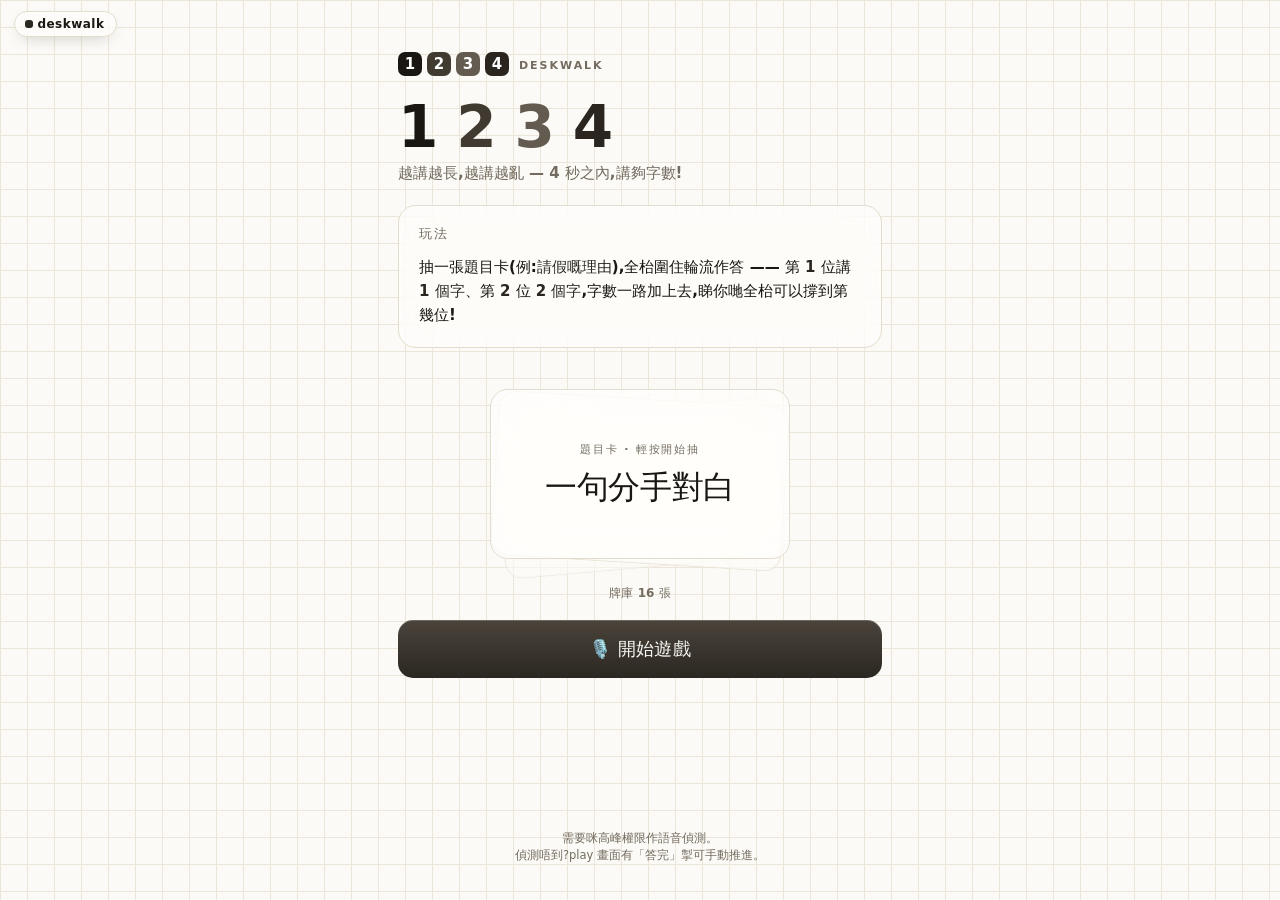
==== commit 8c6e65ad: "Refresh index page; give prototypes a monochrome prototype skin Index: embed logo-deskwalk.png as in" ====
--- a/1234.html
+++ b/1234.html
@@ -5,10 +5,11 @@
 <meta name="viewport" content="width=device-width, initial-scale=1.0, viewport-fit=cover">
 <title>1234 · deskwalk</title>
 <link rel="stylesheet" href="brand.css" />
+<link rel="stylesheet" href="proto-mono.css" />
 <style>
   :root{
     /* per-game palette: the four number tiles */
-    --a1:#1E64FF; --a2:#1FB07A; --a3:#FFB020; --a4:#FF275E;
+    --a1:#1A1712; --a2:#403A31; --a3:#635B4F; --a4:#2A251F;
   }
   html,body{height:100%;}
   body{ -webkit-font-smoothing:antialiased; line-height:1.5; }
@@ -28,9 +29,9 @@
   .btn{display:flex;align-items:center;justify-content:center;gap:8px;width:100%;font-weight:900;
     font-size:18px;letter-spacing:.02em;padding:17px;border-radius:15px;background:var(--card-ink);color:var(--paper);
     -webkit-backdrop-filter:var(--glass-blur-sm);backdrop-filter:var(--glass-blur-sm);
-    box-shadow:0 12px 24px -10px rgba(26,23,18,.40),inset 0 1px 0 rgba(255,255,255,.18);transition:transform .06s,box-shadow .06s;}
-  .btn:active{transform:translateY(3px);box-shadow:0 5px 12px -7px rgba(26,23,18,.34),inset 0 1px 0 rgba(255,255,255,.14);}
-  .btn--go{background:linear-gradient(180deg,#F5704E,var(--accent));box-shadow:var(--shadow-pop);}
+    box-shadow:inset 0 1px 0 rgba(255,255,255,.18);transition:transform .06s,box-shadow .06s;}
+  .btn:active{transform:translateY(3px);box-shadow:inset 0 1px 0 rgba(255,255,255,.14);}
+  .btn--go{background:linear-gradient(180deg,#4A443B,var(--accent));box-shadow:var(--shadow-pop);}
   .btn--go:active{box-shadow:var(--shadow-press);}
   .btn--ghost{background:var(--card);color:var(--ink);border:1px solid var(--line);
     -webkit-backdrop-filter:var(--glass-blur-sm);backdrop-filter:var(--glass-blur-sm);
@@ -107,8 +108,8 @@
 
   .playfoot{display:flex;flex-direction:column;gap:10px;margin-top:18px;}
   .flash{position:fixed;inset:0;pointer-events:none;opacity:0;transition:opacity .12s;}
-  .flash.good{background:radial-gradient(circle,rgba(31,176,122,.35),transparent 70%);}
-  .flash.bad{background:radial-gradient(circle,rgba(255,39,94,.4),transparent 70%);}
+  .flash.good{background:radial-gradient(circle,rgba(26,23,18,.20),transparent 70%);}
+  .flash.bad{background:radial-gradient(circle,rgba(26,23,18,.28),transparent 70%);}
 
   /* ---------- result ---------- */
   .result{flex:1;display:flex;flex-direction:column;align-items:center;justify-content:center;text-align:center;gap:8px;}
--- a/proto-mono.css
+++ b/proto-mono.css
@@ -0,0 +1,27 @@
+/* ============================================================
+   deskwalk — prototype mono skin
+   載入於 brand.css 之後。把所有原型（積分榜除外）拉成黑白灰，
+   標示「仍是原型」狀態：抽走品牌色與狀態色，改用暖中性灰階；
+   同時移除彩色氛圍光暈，並把陰影壓平（盡量不用 drop shadow，
+   只留一條極淡的頂緣高光，surface 靠 --line 邊框界定）。
+   ============================================================ */
+
+:root {
+  /* accent → 近黑暖灰，仍可作主要動作對比 */
+  --accent: #2B2721;
+  --accent-deep: #171410;
+  --accent-soft: #ECE8E1;
+
+  /* 狀態色全部轉灰，只靠深淺區分 */
+  --good: #413B33;
+  --bad: #6E665A;
+  --hl: #E7E2D8;
+
+  /* 壓平陰影：拿走外投影，只保留頂緣高光 */
+  --shadow: inset 0 1px 0 var(--glass-rim);
+  --shadow-pop: inset 0 1px 0 rgba(255, 255, 255, 0.20);
+  --shadow-press: inset 0 1px 0 rgba(255, 255, 255, 0.14);
+}
+
+/* 移除玻璃背後的彩色流動光暈 —— 原型維持平面灰調 */
+body::before { display: none !important; }
